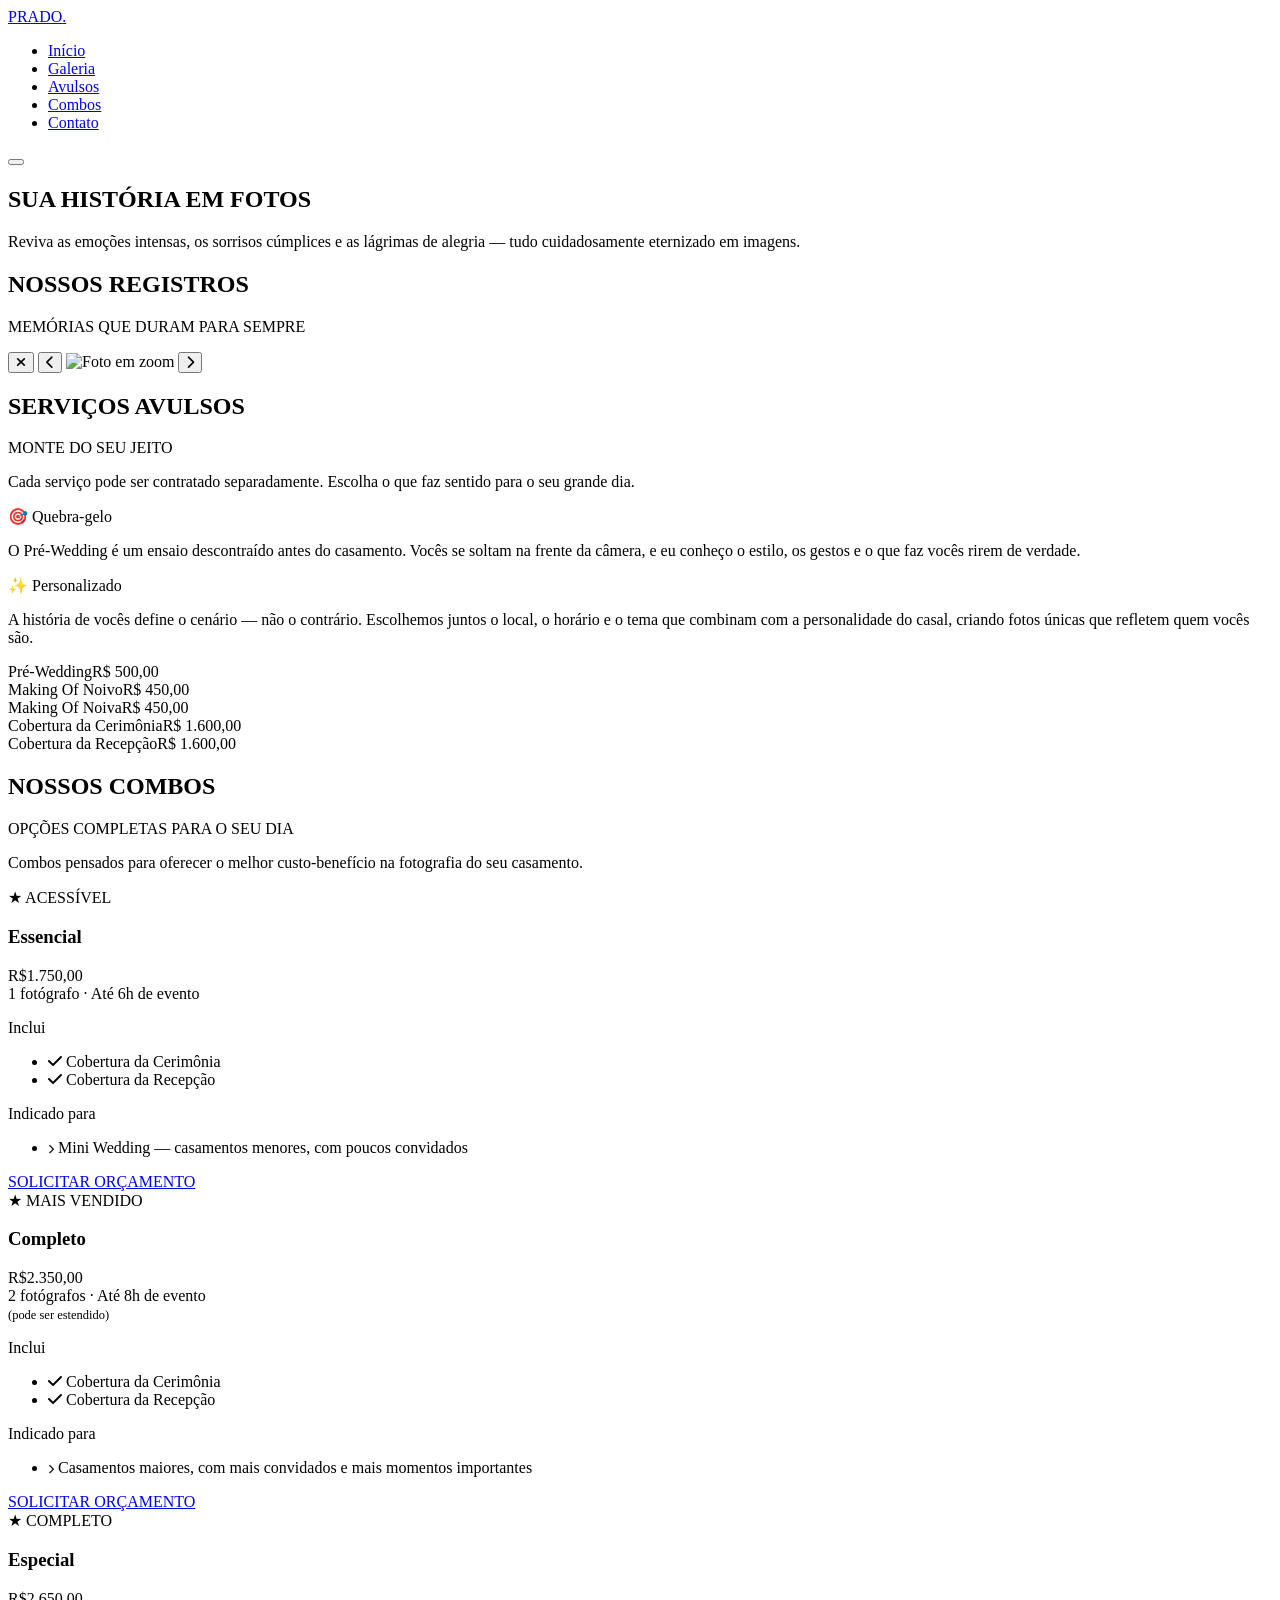
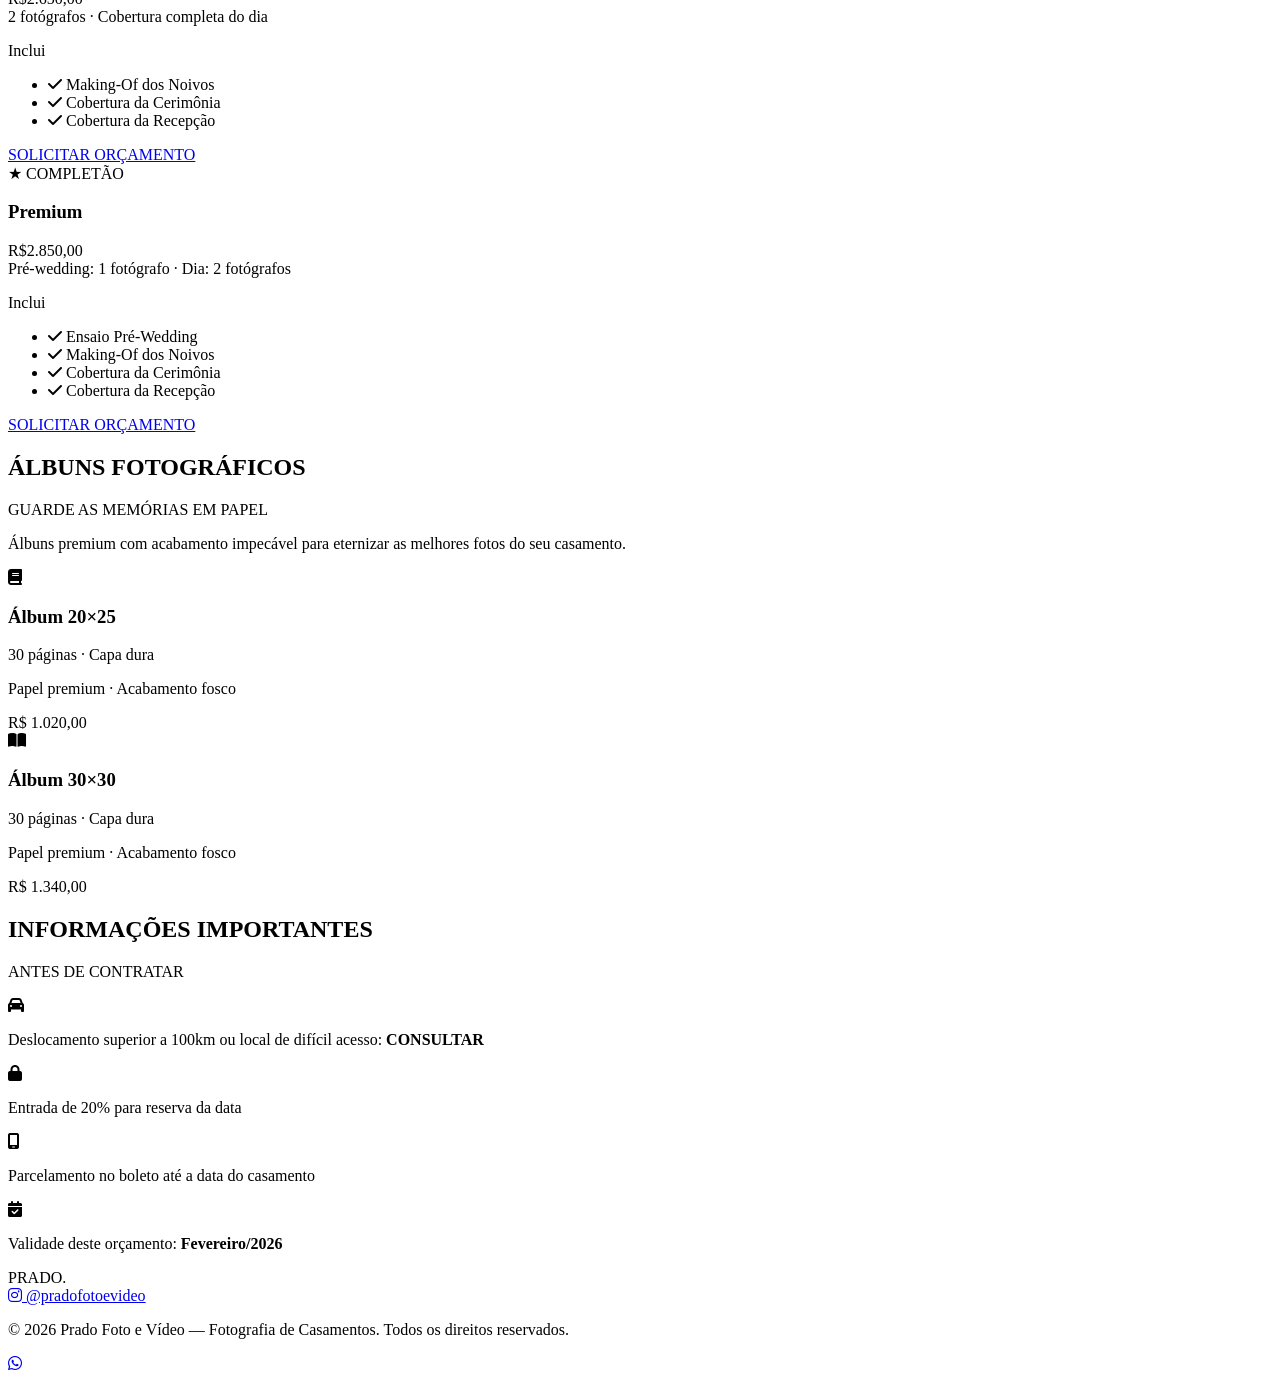
==== casamentofotografiapp.html @ 4b7219dd "Add files via upload" ====
<!DOCTYPE html>
<html lang="pt-BR">
<head>
  <meta charset="UTF-8" />
  <meta name="viewport" content="width=device-width, initial-scale=1.0" />
  <title>Prado Foto — Fotografia de Casamentos</title>
  <meta name="description" content="Fotografia de casamentos artesanal e cheia de carinho. Prado Foto eterniza as emoções do seu grande dia." />

  <link rel="preconnect" href="https://fonts.googleapis.com" />
  <link rel="preconnect" href="https://fonts.gstatic.com" crossorigin />
  <link href="https://fonts.googleapis.com/css2?family=Inter:wght@300;400;500;600;700&family=Playfair+Display:wght@400;500;600;700;800&display=swap" rel="stylesheet" />
  <link rel="stylesheet" href="https://cdnjs.cloudflare.com/ajax/libs/font-awesome/6.7.2/css/all.min.css" />

  <link rel="stylesheet" href="assets/css/base.css" />
  <link rel="stylesheet" href="assets/css/tema-foto.css" />
</head>
<body>
  <header>
    <nav>
      <a href="#hero" class="logo">PRADO<span>.</span></a>
      <ul class="nav-links" id="navLinks">
        <li><a href="#hero">Início</a></li>
        <li><a href="#gallery">Galeria</a></li>
        <li><a href="#avulsos">Avulsos</a></li>
        <li><a href="#combos">Combos</a></li>
        <li><a href="#contato">Contato</a></li>
      </ul>
      <button class="hamburger" id="hamburger" aria-label="Menu"><span></span><span></span><span></span></button>
    </nav>
  </header>

  <section id="hero">
    <div class="hero-bg" id="heroBg"></div>
    <div class="hero-overlay"></div>
    <div class="hero-content fade-in">
      <h1>SUA HISTÓRIA EM FOTOS</h1>
      <p>Reviva as emoções intensas, os sorrisos cúmplices e as lágrimas de alegria — tudo cuidadosamente eternizado em imagens.</p>
    </div>
    <div class="carousel-indicators" id="carouselIndicators"></div>
  </section>

<section id="gallery">
  <div class="container">
    <h2 class="section-title fade-in">NOSSOS REGISTROS</h2>
    <p class="section-subtitle fade-in">MEMÓRIAS QUE DURAM PARA SEMPRE</p>

    <!-- ── FILTRO DE EVENTOS ── -->
    <div id="eventFilter" class="event-filter-bar fade-in"></div>

    <!-- ── CONTADOR ── -->
    <div class="gallery-info fade-in">
      <span id="galleryCounter" class="gallery-counter"></span>
    </div>

    <!-- ── GRID ── -->
    <div class="gallery-grid-4col" id="galleryGrid"></div>

    <!-- ── BOTÃO CARREGAR MAIS ── -->
    <button id="loadMoreBtn" class="load-more-btn" style="display:none;">
      <i class="fas fa-plus"></i> <span>Carregar mais fotos</span>
    </button>
  </div>
</section>

  <div class="lightbox" id="lightbox">
    <button class="lightbox-close" id="lightboxClose" aria-label="Fechar"><i class="fas fa-times"></i></button>
    <button class="lightbox-nav prev" id="lightboxPrev" aria-label="Anterior"><i class="fas fa-chevron-left"></i></button>
    <img class="lightbox-img" id="lightboxImage" src="" alt="Foto em zoom" />
    <button class="lightbox-nav next" id="lightboxNext" aria-label="Próximo"><i class="fas fa-chevron-right"></i></button>
    <div class="lightbox-counter" id="lightboxCounter"></div>
  </div>

  <section id="avulsos">
    <div class="container">
      <h2 class="section-title fade-in">SERVIÇOS AVULSOS</h2>
      <p class="section-subtitle fade-in">MONTE DO SEU JEITO</p>
      <p class="section-text fade-in">Cada serviço pode ser contratado separadamente. Escolha o que faz sentido para o seu grande dia.</p>
      <div class="services-intro fade-in">
        <div class="topic">
          <span class="topic-label">🎯 Quebra-gelo</span>
          <p>O Pré-Wedding é um ensaio descontraído antes do casamento. Vocês se soltam na frente da câmera, e eu conheço o estilo, os gestos e o que faz vocês rirem de verdade.</p>
        </div>
        <div class="topic">
          <span class="topic-label">✨ Personalizado</span>
          <p>A história de vocês define o cenário — não o contrário. Escolhemos juntos o local, o horário e o tema que combinam com a personalidade do casal, criando fotos únicas que refletem quem vocês são.</p>
        </div>
      </div>
      <div class="services-list fade-in">
        <div class="service-item"><span class="service-name">Pré-Wedding</span><span class="service-dots"></span><span class="service-price">R$ 500,00</span></div>
        <div class="service-item"><span class="service-name">Making Of Noivo</span><span class="service-dots"></span><span class="service-price">R$ 450,00</span></div>
        <div class="service-item"><span class="service-name">Making Of Noiva</span><span class="service-dots"></span><span class="service-price">R$ 450,00</span></div>
        <div class="service-item"><span class="service-name">Cobertura da Cerimônia</span><span class="service-dots"></span><span class="service-price">R$ 1.600,00</span></div>
        <div class="service-item"><span class="service-name">Cobertura da Recepção</span><span class="service-dots"></span><span class="service-price">R$ 1.600,00</span></div>
      </div>
    </div>
  </section>

  <section id="combos">
    <div class="container">
      <h2 class="section-title fade-in">NOSSOS COMBOS</h2>
      <p class="section-subtitle fade-in">OPÇÕES COMPLETAS PARA O SEU DIA</p>
      <p class="section-text fade-in">Combos pensados para oferecer o melhor custo-benefício na fotografia do seu casamento.</p>
      <div class="combos-grid">
        <div class="combo-card fade-in">
          <div class="combo-badge">★ ACESSÍVEL</div>
          <h3 class="combo-name">Essencial</h3>
          <div class="combo-price"><span class="currency">R$</span><span class="amount">1.750,00</span></div>
          <div class="combo-meta">1 fotógrafo · Até 6h de evento</div>
          <p class="combo-section-label">Inclui</p>
          <ul class="combo-list">
            <li><i class="fas fa-check"></i> Cobertura da Cerimônia</li>
            <li><i class="fas fa-check"></i> Cobertura da Recepção</li>
          </ul>
          <p class="combo-section-label" style="margin-top:12px;color:var(--text-muted);">Indicado para</p>
          <ul class="combo-list">
            <li><i class="fas fa-chevron-right" style="font-size:0.6rem;"></i> Mini Wedding — casamentos menores, com poucos convidados</li>
          </ul>
          <a href="https://wa.me/5518981832328?text=Ol%C3%A1!%20Gostei%20do%20pacote%20Essencial%20de%20fotografia.%20Podemos%20conversar%3F" class="combo-btn" target="_blank">SOLICITAR ORÇAMENTO</a>
        </div>
        <div class="combo-card fade-in">
          <div class="combo-badge">★ MAIS VENDIDO</div>
          <h3 class="combo-name">Completo</h3>
          <div class="combo-price"><span class="currency">R$</span><span class="amount">2.350,00</span></div>
          <div class="combo-meta">2 fotógrafos · Até 8h de evento<br><span style="font-size:0.78rem;">(pode ser estendido)</span></div>
          <p class="combo-section-label">Inclui</p>
          <ul class="combo-list">
            <li><i class="fas fa-check"></i> Cobertura da Cerimônia</li>
            <li><i class="fas fa-check"></i> Cobertura da Recepção</li>
          </ul>
          <p class="combo-section-label" style="margin-top:12px;color:var(--text-muted);">Indicado para</p>
          <ul class="combo-list">
            <li><i class="fas fa-chevron-right" style="font-size:0.6rem;"></i> Casamentos maiores, com mais convidados e mais momentos importantes</li>
          </ul>
          <a href="https://wa.me/5518981832328?text=Ol%C3%A1!%20Gostei%20do%20pacote%20Completo%20de%20fotografia.%20Podemos%20conversar%3F" class="combo-btn combo-btn-gold" target="_blank">SOLICITAR ORÇAMENTO</a>
        </div>
        <div class="combo-card fade-in">
          <div class="combo-badge">★ COMPLETO</div>
          <h3 class="combo-name">Especial</h3>
          <div class="combo-price"><span class="currency">R$</span><span class="amount">2.650,00</span></div>
          <div class="combo-meta">2 fotógrafos · Cobertura completa do dia</div>
          <p class="combo-section-label">Inclui</p>
          <ul class="combo-list">
            <li><i class="fas fa-check"></i> Making-Of dos Noivos</li>
            <li><i class="fas fa-check"></i> Cobertura da Cerimônia</li>
            <li><i class="fas fa-check"></i> Cobertura da Recepção</li>
          </ul>
          <a href="https://wa.me/5518981832328?text=Ol%C3%A1!%20Gostei%20do%20pacote%20Especial%20de%20fotografia.%20Podemos%20conversar%3F" class="combo-btn" target="_blank">SOLICITAR ORÇAMENTO</a>
        </div>
        <div class="combo-card fade-in">
          <div class="combo-badge">★ COMPLETÃO</div>
          <h3 class="combo-name">Premium</h3>
          <div class="combo-price"><span class="currency">R$</span><span class="amount">2.850,00</span></div>
          <div class="combo-meta">Pré-wedding: 1 fotógrafo · Dia: 2 fotógrafos</div>
          <p class="combo-section-label">Inclui</p>
          <ul class="combo-list">
            <li><i class="fas fa-check"></i> Ensaio Pré-Wedding</li>
            <li><i class="fas fa-check"></i> Making-Of dos Noivos</li>
            <li><i class="fas fa-check"></i> Cobertura da Cerimônia</li>
            <li><i class="fas fa-check"></i> Cobertura da Recepção</li>
          </ul>
          <a href="https://wa.me/5518981832328?text=Ol%C3%A1!%20Gostei%20do%20pacote%20Premium%20de%20fotografia.%20Podemos%20conversar%3F" class="combo-btn" target="_blank">SOLICITAR ORÇAMENTO</a>
        </div>
      </div>
    </div>
  </section>

  <section id="albuns">
    <div class="container">
      <h2 class="section-title fade-in">ÁLBUNS FOTOGRÁFICOS</h2>
      <p class="section-subtitle fade-in">GUARDE AS MEMÓRIAS EM PAPEL</p>
      <p class="section-text fade-in">Álbuns premium com acabamento impecável para eternizar as melhores fotos do seu casamento.</p>
      <div class="albums-grid fade-in">
        <div class="album-card">
          <div class="album-icon"><i class="fas fa-book"></i></div>
          <h3 class="album-name">Álbum 20×25</h3>
          <p class="album-detail">30 páginas · Capa dura</p>
          <p class="album-specs">Papel premium · Acabamento fosco</p>
          <div class="album-price">R$ 1.020,00</div>
        </div>
        <div class="album-card">
          <div class="album-icon"><i class="fas fa-book-open"></i></div>
          <h3 class="album-name">Álbum 30×30</h3>
          <p class="album-detail">30 páginas · Capa dura</p>
          <p class="album-specs">Papel premium · Acabamento fosco</p>
          <div class="album-price">R$ 1.340,00</div>
        </div>
      </div>
    </div>
  </section>

  <section id="info">
    <div class="container">
      <h2 class="section-title fade-in">INFORMAÇÕES IMPORTANTES</h2>
      <p class="section-subtitle fade-in">ANTES DE CONTRATAR</p>
      <div class="info-grid">
        <div class="info-item fade-in"><div class="info-icon"><i class="fas fa-car"></i></div><p class="info-text">Deslocamento superior a 100km ou local de difícil acesso: <strong>CONSULTAR</strong></p></div>
        <div class="info-item fade-in"><div class="info-icon"><i class="fas fa-lock"></i></div><p class="info-text">Entrada de 20% para reserva da data</p></div>
        <div class="info-item fade-in"><div class="info-icon"><i class="fas fa-mobile-screen"></i></div><p class="info-text">Parcelamento no boleto até a data do casamento</p></div>
        <div class="info-item fade-in"><div class="info-icon"><i class="fas fa-calendar-check"></i></div><p class="info-text">Validade deste orçamento: <strong>Fevereiro/2026</strong></p></div>
      </div>
    </div>
  </section>

  <footer id="contato">
    <div class="container">
      <div class="footer-content">
        <div class="footer-logo fade-in">PRADO<span>.</span></div>
        <div class="footer-social fade-in">
          <a href="https://instagram.com/pradofotoevideo" target="_blank" rel="noopener"><i class="fab fa-instagram"></i> @pradofotoevideo</a>
        </div>
        <p class="footer-copy">&copy; 2026 Prado Foto e Vídeo — Fotografia de Casamentos. Todos os direitos reservados.</p>
      </div>
    </div>
  </footer>

  <a href="https://wa.me/5518981832328" target="_blank" class="whatsapp-float" aria-label="WhatsApp"><i class="fab fa-whatsapp"></i></a>

  <script src="assets/js/config.js"></script>
  <script src="assets/js/main.js"></script>
  <script src="assets/js/pagina-foto.js"></script>
</body>
</html>
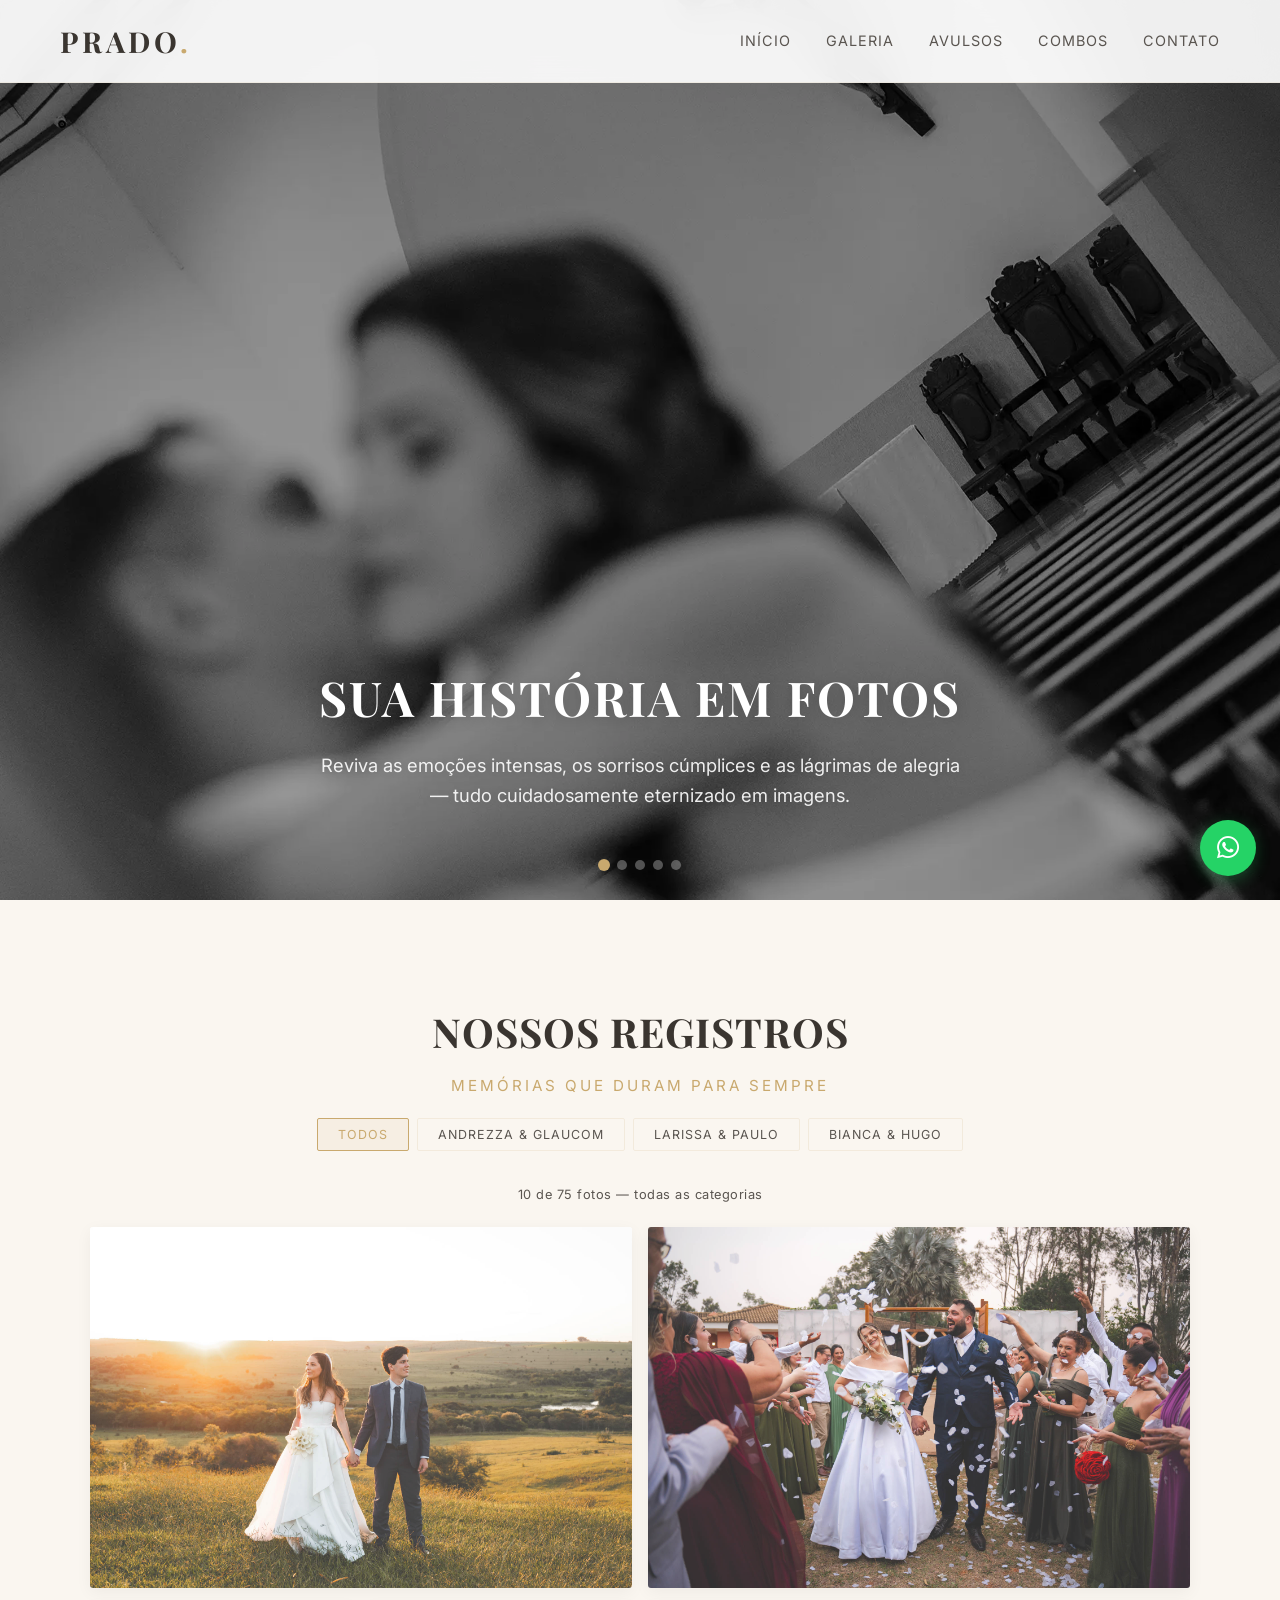
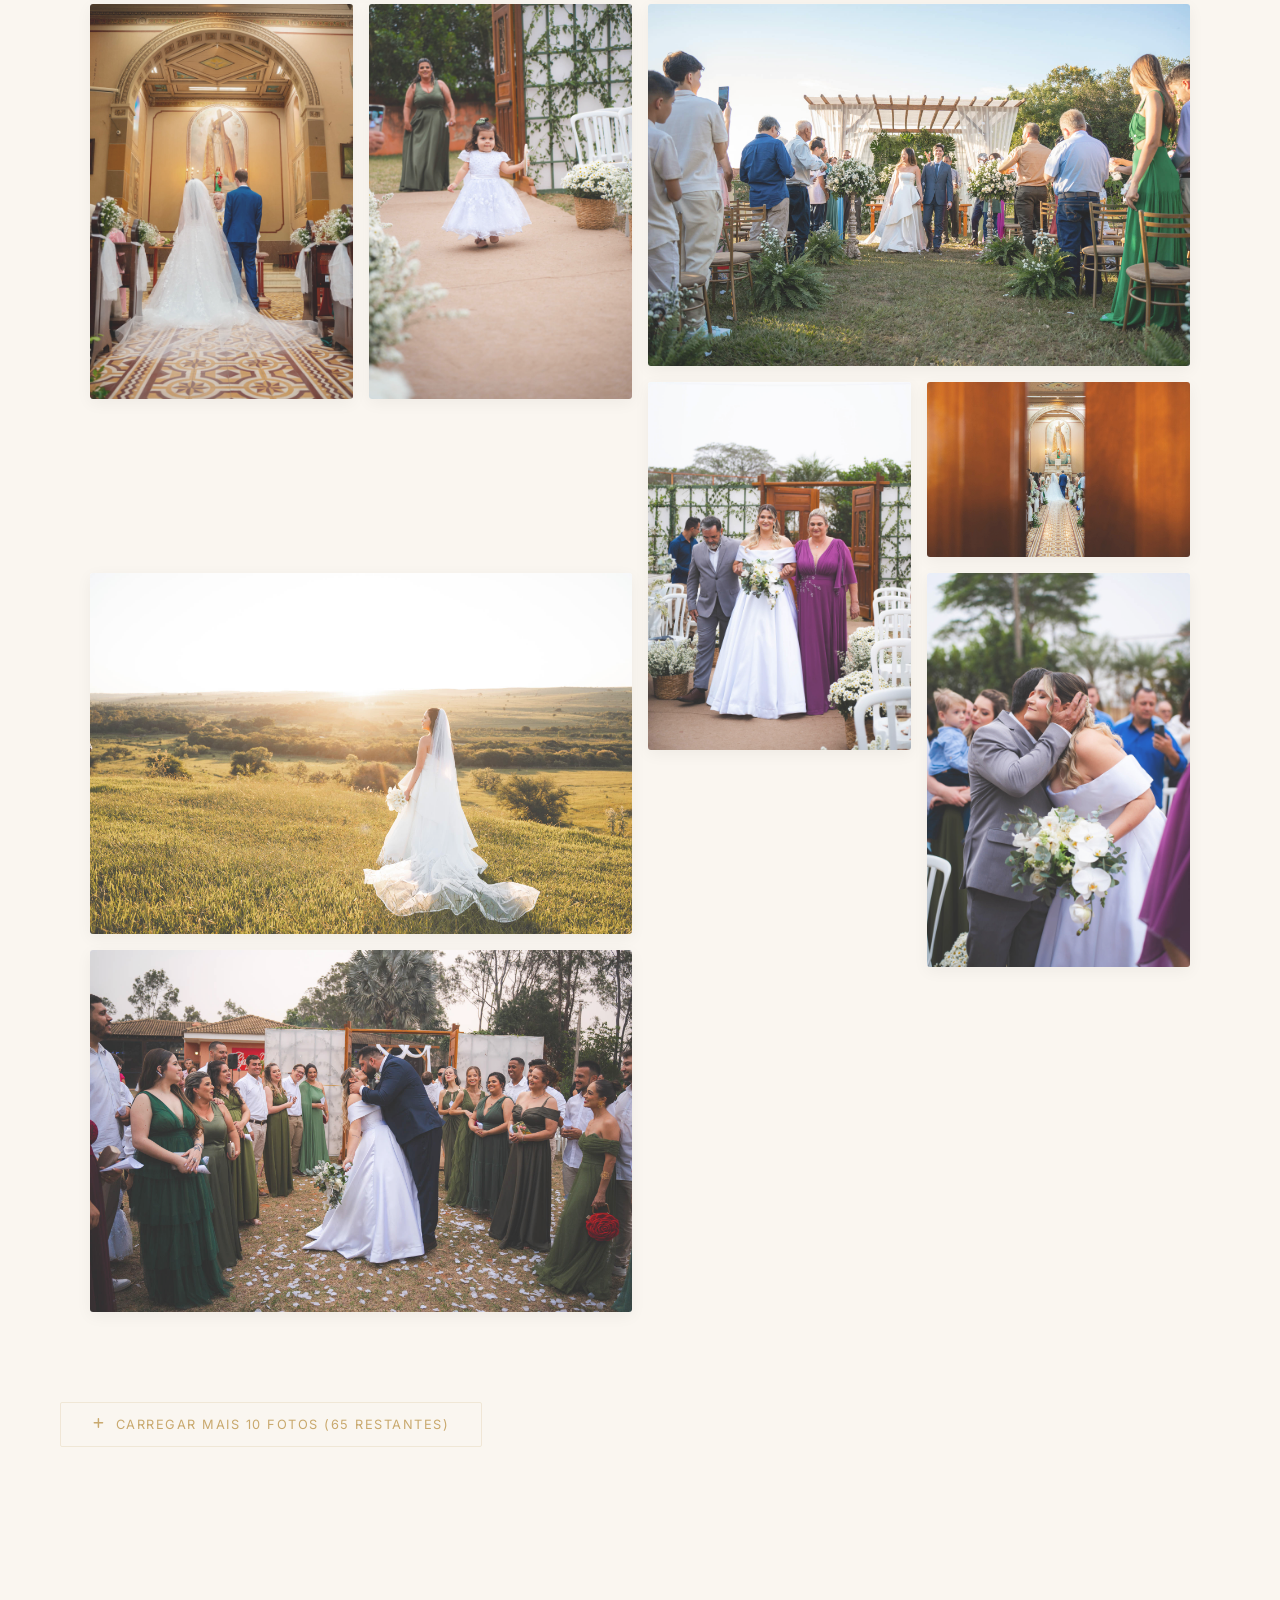
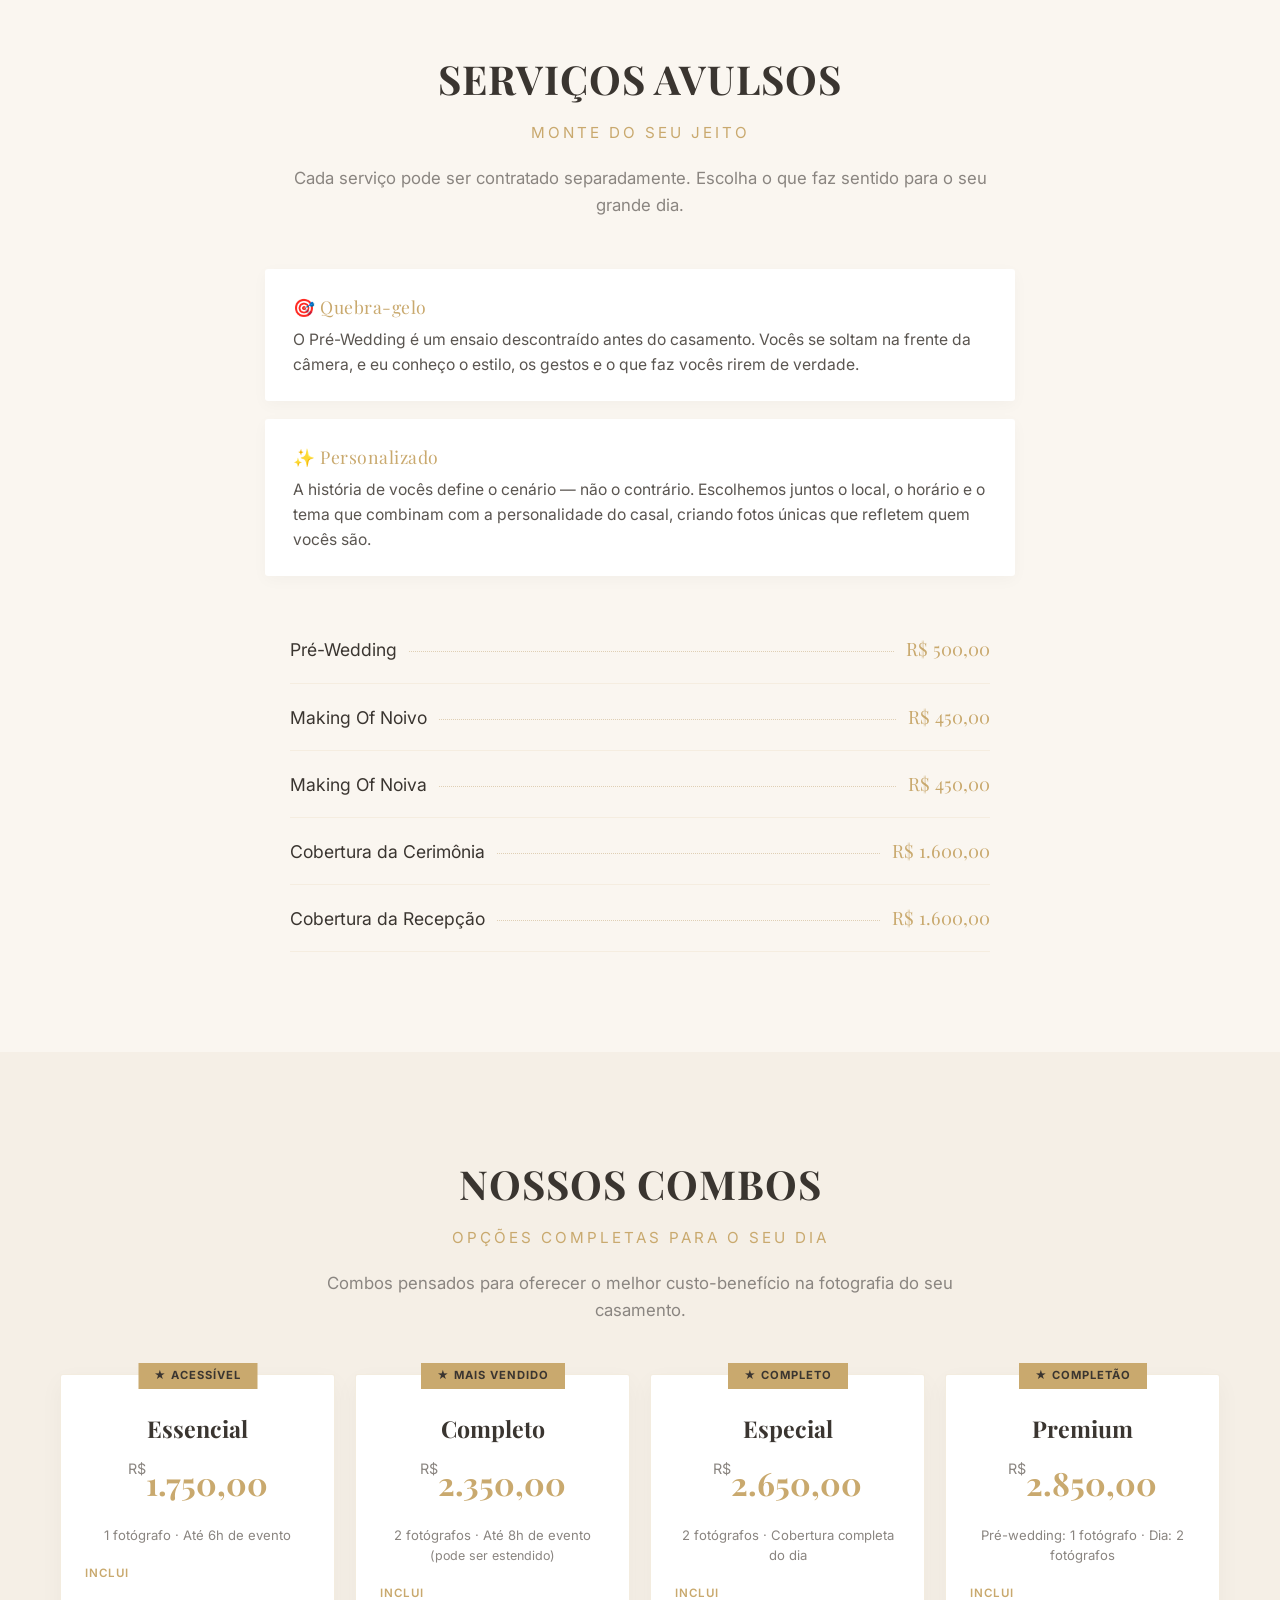
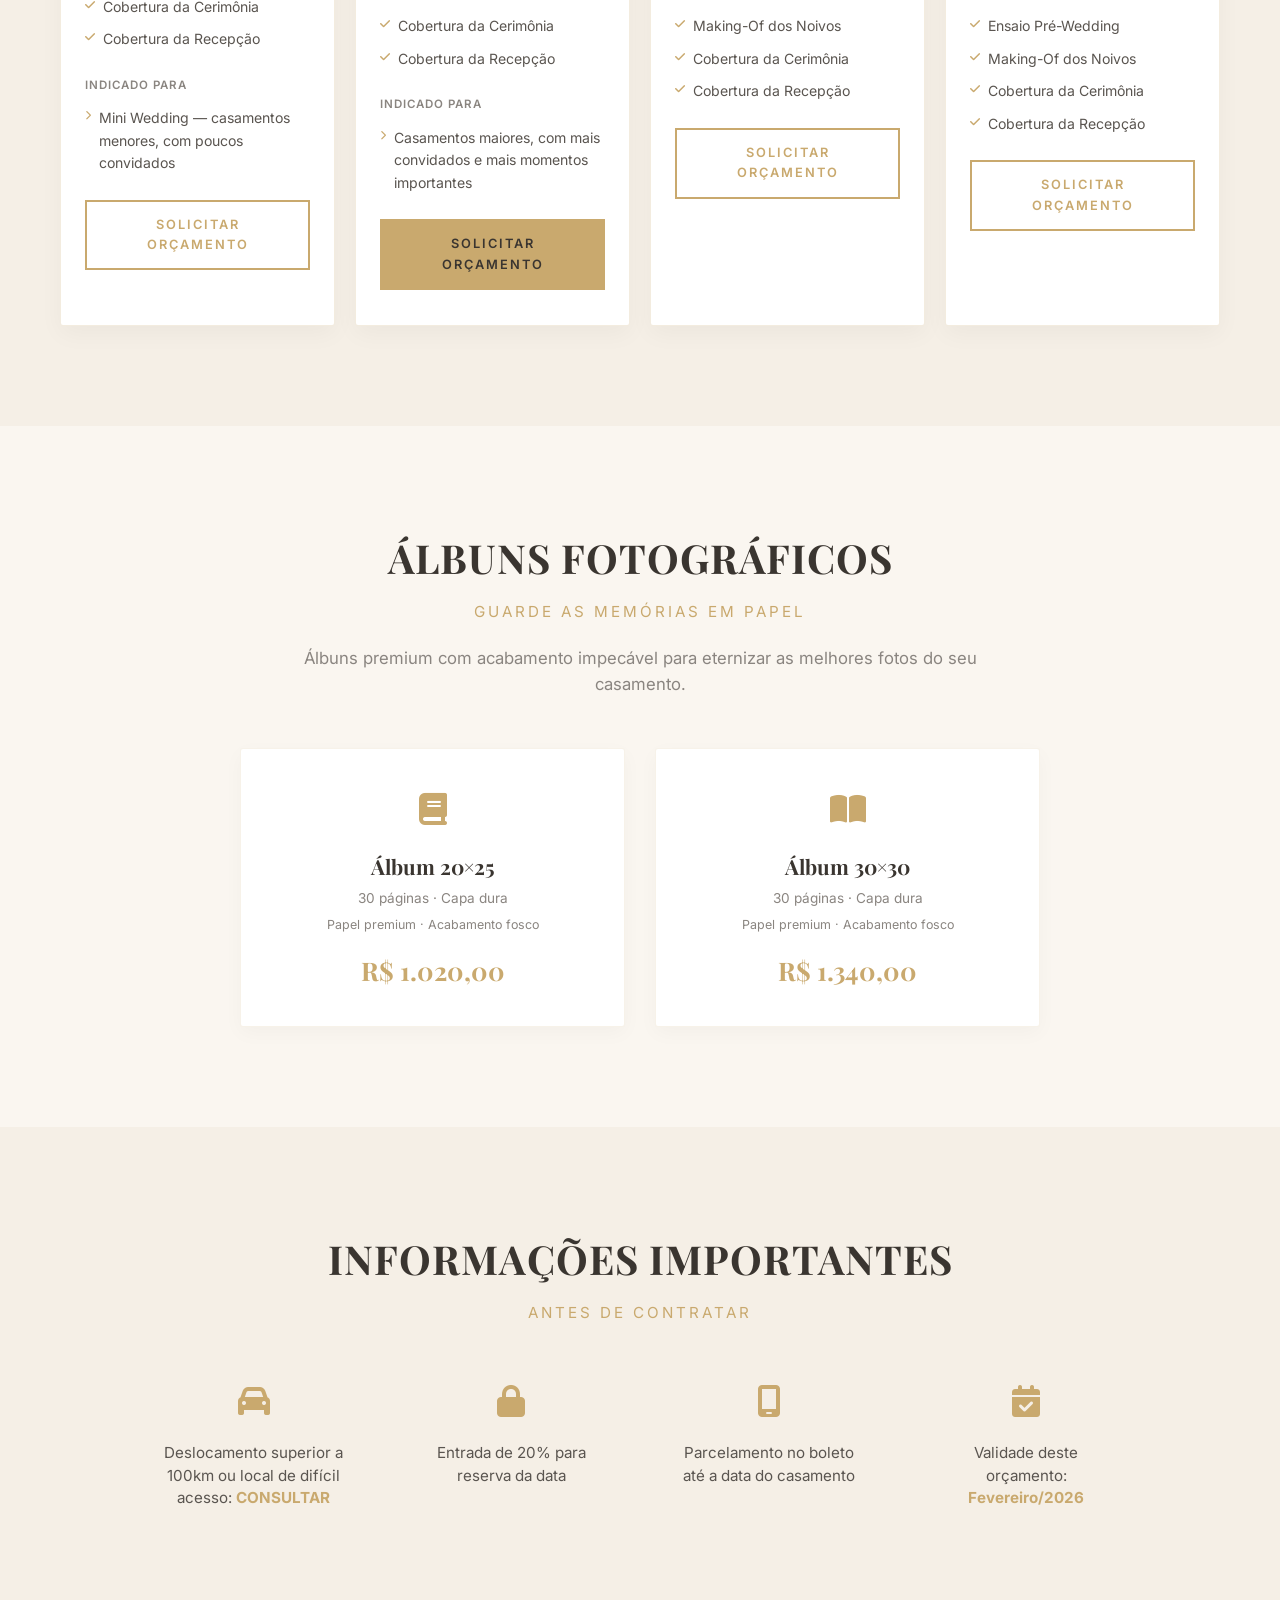
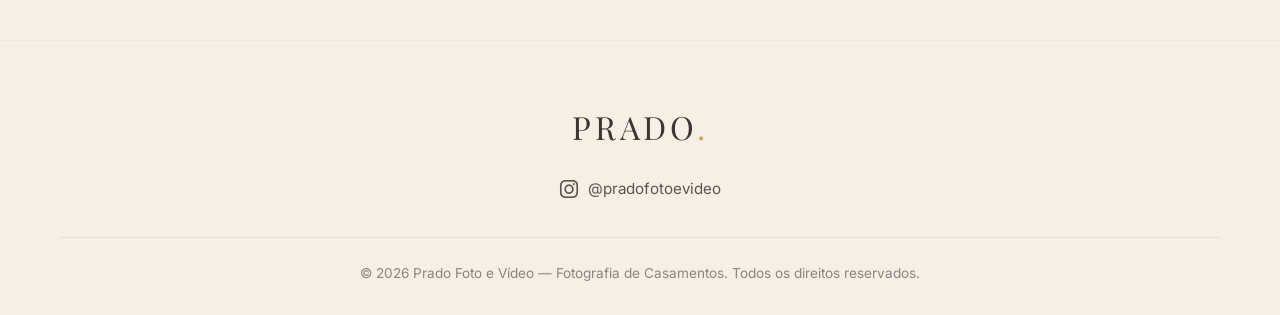
==== commit fd85a109: "Update casamentofotografiapp.html" ====
--- a/casamentofotografiapp.html
+++ b/casamentofotografiapp.html
@@ -31,6 +31,7 @@
 
   <section id="hero">
     <div class="hero-bg" id="heroBg"></div>
+	<div class="hero-bg" id="heroBgNext"></div>
     <div class="hero-overlay"></div>
     <div class="hero-content fade-in">
       <h1>SUA HISTÓRIA EM FOTOS</h1>
@@ -217,6 +218,7 @@
 
   <script src="assets/js/config.js"></script>
   <script src="assets/js/main.js"></script>
+  <script src="assets/js/hero-slideshow.js"></script>
   <script src="assets/js/pagina-foto.js"></script>
 </body>
-</html>+</html>
--- a/assets/css/base.css
+++ b/assets/css/base.css
@@ -0,0 +1,332 @@
+/* ═══════════════════════════════════════
+   BASE — COMPARTILHADO entre as duas páginas
+   ═══════════════════════════════════════ */
+
+/* ── RESET ── */
+* { margin: 0; padding: 0; box-sizing: border-box; }
+
+/* ── VARIÁVEIS COMUNS ── */
+:root {
+  --gold: #c9a96e;
+  --gold-light: #d4af8c;
+  --gold-dark: #b8944f;
+  --serif: 'Playfair Display', serif;
+  --sans: 'Inter', sans-serif;
+}
+
+html { scroll-behavior: smooth; }
+
+body {
+  font-family: var(--sans);
+  line-height: 1.6;
+  overflow-x: hidden;
+}
+
+.container { max-width: 1200px; margin: 0 auto; padding: 0 20px; }
+section { padding: 100px 0; }
+
+/* ── TÍTULOS PADRÃO ── */
+.section-title {
+  font-family: var(--serif);
+  font-size: 2.5rem;
+  color: inherit;
+  text-align: center;
+  margin-bottom: 10px;
+  letter-spacing: 1px;
+}
+
+.section-subtitle {
+  text-align: center;
+  color: var(--gold);
+  font-size: 0.95rem;
+  letter-spacing: 3px;
+  text-transform: uppercase;
+  margin-bottom: 20px;
+}
+
+.section-text {
+  text-align: center;
+  color: inherit;
+  max-width: 700px;
+  margin: 0 auto 50px;
+  font-size: 1.05rem;
+}
+
+/* ── BOTÃO PADRÃO ── */
+.btn {
+  display: inline-block;
+  padding: 16px 42px;
+  background: transparent;
+  border: 2px solid var(--gold);
+  color: var(--gold);
+  text-decoration: none;
+  font-size: 0.85rem;
+  letter-spacing: 2px;
+  text-transform: uppercase;
+  font-weight: 600;
+  transition: all 0.3s ease;
+  cursor: pointer;
+}
+
+/* ── HEADER ── */
+header {
+  position: fixed;
+  top: 0; left: 0; right: 0;
+  z-index: 1000;
+  backdrop-filter: blur(12px);
+  -webkit-backdrop-filter: blur(12px);
+  transition: background 0.3s ease;
+}
+
+nav {
+  max-width: 1200px;
+  margin: 0 auto;
+  padding: 18px 20px;
+  display: flex;
+  justify-content: space-between;
+  align-items: center;
+}
+
+.logo {
+  font-family: var(--serif);
+  font-size: 1.8rem;
+  font-weight: 700;
+  letter-spacing: 4px;
+  text-decoration: none;
+}
+
+.logo span { color: var(--gold); }
+
+.nav-links { display: flex; gap: 35px; list-style: none; }
+
+.nav-links a {
+  text-decoration: none;
+  font-size: 0.9rem;
+  letter-spacing: 1px;
+  text-transform: uppercase;
+  transition: color 0.3s ease;
+  position: relative;
+}
+
+.nav-links a:hover { color: var(--gold); }
+
+.nav-links a::after {
+  content: '';
+  position: absolute;
+  bottom: -5px; left: 0;
+  width: 0; height: 1px;
+  background: var(--gold);
+  transition: width 0.3s ease;
+}
+
+.nav-links a:hover::after { width: 100%; }
+
+.hamburger {
+  display: none;
+  flex-direction: column;
+  gap: 5px;
+  cursor: pointer;
+  background: none;
+  border: none;
+  padding: 5px;
+}
+
+.hamburger span {
+  width: 25px; height: 2px;
+  transition: all 0.3s ease;
+}
+
+.hamburger.active span:nth-child(1) { transform: rotate(45deg) translate(5px, 5px); }
+.hamburger.active span:nth-child(2) { opacity: 0; }
+.hamburger.active span:nth-child(3) { transform: rotate(-45deg) translate(5px, -5px); }
+
+/* ── HERO (ESTRUTURA) ── */
+#hero {
+  position: relative;
+  height: 100vh;
+  min-height: 600px;
+  display: flex;
+  align-items: center;
+  justify-content: center;
+  text-align: center;
+  overflow: hidden;
+  padding: 0 20px;
+}
+
+.hero-bg { position: absolute; top: 0; left: 0; width: 100%; height: 100%; z-index: 0; }
+
+.hero-slide {
+  position: absolute;
+  top: 0; left: 0;
+  width: 100%; height: 100%;
+  background-size: cover;
+  background-position: center 35%;
+  opacity: 0;
+  transition: opacity 1.5s ease-in-out;
+}
+
+.hero-slide.active { opacity: 1; }
+
+.hero-overlay {
+  position: absolute;
+  top: 0; left: 0;
+  width: 100%; height: 100%;
+  z-index: 1;
+}
+
+.hero-content {
+  position: absolute;
+  bottom: 80px;
+  left: 0; right: 0;
+  z-index: 2;
+  max-width: 850px;
+  margin: 0 auto;
+  padding: 0 40px;
+}
+
+.hero-content h1 {
+  font-family: var(--serif);
+  font-size: 3.0rem;
+  color: #ffffff;
+  letter-spacing: 2px;
+  margin-bottom: 25px;
+  line-height: 1.2;
+  text-shadow: 0 2px 16px rgba(0,0,0,0.2);
+}
+
+.hero-content p {
+  font-size: 1.15rem;
+  color: rgba(255,255,255,0.9);
+  max-width: 650px;
+  margin: 0 auto;
+  text-shadow: 0 1px 8px rgba(0,0,0,0.1);
+}
+
+.carousel-indicators {
+  position: absolute;
+  bottom: 30px;
+  left: 50%;
+  transform: translateX(-50%);
+  display: flex;
+  gap: 12px;
+  z-index: 3;
+}
+
+.indicator {
+  width: 10px; height: 10px;
+  border-radius: 50%;
+  background: rgba(255,255,255,0.3);
+  border: none;
+  cursor: pointer;
+  transition: all 0.3s ease;
+}
+
+.indicator.active { background: var(--gold); transform: scale(1.3); }
+
+/* ── RODAPÉ ── */
+footer {
+  padding: 60px 0 30px;
+}
+
+.footer-content { text-align: center; }
+
+.footer-logo {
+  font-family: var(--serif);
+  font-size: 2rem;
+  letter-spacing: 4px;
+  margin-bottom: 25px;
+}
+
+.footer-logo span { color: var(--gold); }
+
+.footer-social {
+  display: flex;
+  justify-content: center;
+  gap: 30px;
+  margin-bottom: 35px;
+  flex-wrap: wrap;
+}
+
+.footer-social a {
+  text-decoration: none;
+  font-size: 0.95rem;
+  display: flex;
+  align-items: center;
+  gap: 10px;
+  transition: color 0.3s ease;
+}
+
+.footer-social a:hover { color: var(--gold); }
+.footer-social i { font-size: 1.3rem; }
+
+.footer-copy {
+  font-size: 0.85rem;
+  padding-top: 25px;
+}
+
+/* ── WHATSAPP FLUTUANTE (compartilhado) ── */
+.whatsapp-float {
+  position: fixed;
+  bottom: 24px;
+  right: 24px;
+  z-index: 9998;
+  width: 56px; height: 56px;
+  background: #25D366;
+  border-radius: 50%;
+  display: flex;
+  align-items: center;
+  justify-content: center;
+  color: #fff;
+  font-size: 1.6rem;
+  text-decoration: none;
+  box-shadow: 0 4px 16px rgba(37,211,102,0.3);
+  transition: all 0.3s ease;
+}
+
+.whatsapp-float:hover {
+  transform: scale(1.08);
+  box-shadow: 0 6px 24px rgba(37,211,102,0.4);
+}
+
+/* ── FADE-IN ── */
+.fade-in {
+  opacity: 0;
+  transform: translateY(30px);
+  transition: opacity 0.8s ease, transform 0.8s ease;
+}
+
+.fade-in.visible { opacity: 1; transform: translateY(0); }
+
+.center-btn { text-align: center; }
+
+/* ── RESPONSIVO BÁSICO ── */
+@media (max-width: 768px) {
+  section { padding: 60px 0; }
+  .section-title { font-size: 1.9rem; }
+
+  .nav-links {
+    position: fixed;
+    top: 0; right: -100%;
+    height: 100vh;
+    width: 70%;
+    max-width: 300px;
+    flex-direction: column;
+    justify-content: center;
+    align-items: center;
+    gap: 30px;
+    transition: right 0.4s ease;
+    z-index: 999;
+  }
+
+  .nav-links.active { right: 0; }
+  .nav-links a { font-size: 1.1rem; }
+  .hamburger { display: flex; z-index: 1001; }
+
+  .hero-content h1 { font-size: 2.2rem; }
+  .hero-content p { font-size: 1rem; }
+  .hero-content { bottom: 60px; padding: 0 20px; }
+}
+
+@media (min-width: 769px) and (max-width: 1023px) {
+  .hero-content h1 { font-size: 3rem; }
+}
--- a/assets/css/tema-foto.css
+++ b/assets/css/tema-foto.css
@@ -0,0 +1,418 @@
+/* ═══════════════════════════════════════
+   TEMA FOTOGRAFIA — Champagne & Gold
+   ═══════════════════════════════════════ */
+
+:root {
+  --bg-primary: #faf6f0;
+  --bg-secondary: #f5efe6;
+  --bg-card: #ffffff;
+  --text-dark: #3a3530;
+  --text-body: #5a5550;
+  --text-muted: #8a8580;
+  --gold-dark: #b8965c;
+}
+
+body {
+  background-color: var(--bg-primary);
+  color: var(--text-body);
+}
+
+header {
+  background: rgba(255,255,255,0.92);
+  border-bottom: 1px solid rgba(201,169,110,0.12);
+}
+.logo { color: var(--text-dark); }
+.nav-links a { color: var(--text-body); }
+.hamburger span { background: var(--text-dark); }
+.nav-links.active { background: var(--bg-primary); border-left: 1px solid rgba(201,169,110,0.15); }
+.section-title { color: var(--text-dark); }
+.section-text { color: var(--text-muted); }
+
+.hero-overlay { background: rgba(0,0,0,0.35); }
+
+.btn:hover { background: var(--gold); color: var(--text-dark); }
+
+/* ═══════════════════════════════════════
+   HERO SLIDESHOW
+   ═══════════════════════════════════════ */
+
+#hero {
+  position: relative;
+  height: 100vh;
+  min-height: 550px;
+  overflow: hidden;
+  display: flex;
+  flex-direction: column;
+  justify-content: flex-end;
+  align-items: center;
+  padding-bottom: 10%;
+}
+
+.hero-bg {
+  position: absolute;
+  inset: 0;
+  background-size: cover;
+  background-position: center 35%;
+  transition: opacity 0.8s ease;
+  opacity: 0;
+  z-index: 1;
+}
+
+.hero-bg.active {
+  opacity: 1;
+}
+
+.hero-content {
+  position: absolute !important;
+  bottom: 10% !important;
+  left: 0 !important;
+  right: 0 !important;
+  margin: 0 auto !important;
+  z-index: 2;
+  text-align: center;
+  width: 100%;
+  max-width: 800px;
+}
+
+/* ── INDICADORES DO CARROSSEL ── */
+#carouselIndicators {
+  position: absolute;
+  bottom: 30px;
+  left: 50%;
+  transform: translateX(-50%);
+  display: flex;
+  gap: 8px;
+  z-index: 10;
+}
+
+.indicator {
+  width: 10px;
+  height: 10px;
+  border-radius: 50%;
+  background: rgba(255, 255, 255, 0.3);
+  cursor: pointer;
+  transition: all 0.3s ease;
+  border: none;
+}
+
+.indicator.active {
+  background: var(--gold, #c9a96e);
+  transform: scale(1.2);
+}
+
+/* ═══════════════════════════════════════
+   GALERIA 4 COLUNAS
+   ═══════════════════════════════════════ */
+
+#galeria { background: var(--bg-secondary); }
+
+.gallery-grid-4col {
+  display: grid;
+  grid-template-columns: repeat(4, 1fr);
+  gap: 16px;
+  max-width: 1100px;
+  margin: 0 auto 50px;
+  grid-auto-flow: dense;  /* ← PREENCHE BURACOS AUTOMATICAMENTE */
+}
+
+.gallery-grid-4col .grid-item {
+  position: relative;
+  overflow: hidden;
+  border-radius: 3px;
+  cursor: pointer;
+  box-shadow: 0 4px 16px rgba(0,0,0,0.05);
+  background: var(--bg-card);
+}
+
+.gallery-grid-4col .grid-item img {
+  width: 100%; height: 100%;
+  object-fit: cover; display: block;
+  transition: transform 0.5s ease, opacity 0.3s ease;
+  opacity: 0.85;
+}
+
+.gallery-grid-4col .grid-item:hover img {
+  opacity: 1;
+}
+
+.gallery-grid-4col .grid-item::after {
+  content: '';
+  position: absolute; inset: 0;
+  background: rgba(0,0,0,0);
+  transition: background 0.3s ease;
+  pointer-events: none;
+}
+
+.gallery-grid-4col .grid-item:hover::after { background: rgba(0,0,0,0.08); }
+
+.gallery-grid-4col .grid-item .expand-icon {
+  position: absolute; top: 50%; left: 50%;
+  transform: translate(-50%,-50%) scale(0.6);
+  width: 44px; height: 44px;
+  border: 2px solid rgba(255,255,255,0.7);
+  border-radius: 50%;
+  display: flex; align-items: center; justify-content: center;
+  color: rgba(255,255,255,0.7);
+  font-size: 1rem;
+  opacity: 0;
+  transition: all 0.3s ease;
+  z-index: 2; pointer-events: none;
+}
+
+.gallery-grid-4col .grid-item:hover .expand-icon {
+  opacity: 1;
+  transform: translate(-50%,-50%) scale(1);
+  border-color: var(--gold); color: var(--gold);
+}
+
+/* ── SPANS PARA EMPACOTAMENTO ── */
+.grid-vertical {
+  grid-row: span 2;
+}
+
+.grid-horizontal {
+  grid-column: span 2;
+}
+
+/* ═══════════════════════════════════════
+   LIGHTBOX
+   ═══════════════════════════════════════ */
+
+.lightbox {
+  position: fixed; top: 0; left: 0; width: 100%; height: 100%;
+  background: rgba(0,0,0,0.92); z-index: 9999;
+  display: flex; align-items: center; justify-content: center;
+  opacity: 0; pointer-events: none; transition: opacity 0.3s ease;
+}
+
+.lightbox.active { opacity: 1; pointer-events: auto; }
+
+#lightboxImage {
+  max-width: 90vw;
+  max-height: 90vh;
+  object-fit: contain;
+  border-radius: 4px;
+  transition: opacity 0.2s ease;
+  object-position: center 30%;
+}
+
+.lightbox-close {
+  position: absolute; top: 25px; right: 30px;
+  width: 44px; height: 44px;
+  background: transparent; border: 1px solid rgba(255,255,255,0.3);
+  border-radius: 50%; color: #fff; font-size: 1.3rem; cursor: pointer;
+  display: flex; align-items: center; justify-content: center;
+  transition: all 0.3s ease; z-index: 10000;
+}
+
+.lightbox-close:hover { background: var(--gold); border-color: var(--gold); color: var(--text-dark); }
+
+.lightbox-nav {
+  position: absolute; top: 50%; transform: translateY(-50%);
+  width: 50px; height: 50px;
+  background: rgba(201,169,110,0.2); border: 1px solid var(--gold-dark);
+  border-radius: 50%; color: var(--gold); font-size: 1.2rem;
+  cursor: pointer; display: flex; align-items: center; justify-content: center;
+  transition: all 0.3s ease; z-index: 10000;
+}
+
+.lightbox-nav:hover { background: var(--gold); color: var(--text-dark); }
+.lightbox-nav.prev { left: 20px; }
+.lightbox-nav.next { right: 20px; }
+
+.lightbox-counter {
+  position: absolute; bottom: 25px; left: 50%; transform: translateX(-50%);
+  color: rgba(255,255,255,0.5); font-size: 0.85rem; letter-spacing: 1px; z-index: 10000;
+}
+
+/* ── AVULSOS (fotografia) ── */
+#avulsos { background: var(--bg-primary); }
+.services-intro { max-width: 750px; margin: 0 auto 40px; }
+.services-intro .topic {
+  background: var(--bg-card); padding: 24px 28px; border-radius: 3px;
+  margin-bottom: 18px; box-shadow: 0 4px 16px rgba(0,0,0,0.03);
+}
+.services-intro .topic-label {
+  font-family: var(--serif); font-size: 1.1rem; color: var(--gold);
+  display: inline-block; margin-bottom: 6px; letter-spacing: 0.5px;
+}
+.services-intro .topic p { color: var(--text-body); font-size: 0.98rem; line-height: 1.6; }
+.services-list { max-width: 700px; margin: 0 auto; }
+.service-item {
+  display: flex; align-items: baseline; padding: 18px 0;
+  border-bottom: 1px solid rgba(201,169,110,0.12);
+}
+.service-name { font-size: 1.1rem; color: var(--text-dark); white-space: nowrap; }
+.service-dots {
+  flex: 1; border-bottom: 1px dotted var(--gold-dark);
+  margin: 0 12px; position: relative; top: -4px; opacity: 0.4;
+}
+.service-price { font-family: var(--serif); font-size: 1.15rem; color: var(--gold); white-space: nowrap; }
+
+/* ── COMBOS (fotografia) ── */
+#combos { background: var(--bg-secondary); }
+.combos-grid { display: grid; grid-template-columns: repeat(4, 1fr); gap: 20px; max-width: 1200px; margin: 0 auto; }
+.combo-card {
+  background: var(--bg-card); border: 1px solid rgba(201,169,110,0.22);
+  border-radius: 3px; padding: 35px 24px; position: relative;
+  transition: all 0.3s ease; box-shadow: 0 8px 25px rgba(0,0,0,0.04);
+}
+.combo-card:hover { border-color: var(--gold); transform: translateY(-5px); box-shadow: 0 12px 40px rgba(201,169,110,0.12); }
+.combo-badge {
+  position: absolute; top: -12px; left: 50%; transform: translateX(-50%);
+  background: var(--gold); color: var(--text-dark);
+  padding: 4px 16px; font-size: 0.7rem; font-weight: 700; letter-spacing: 1px; white-space: nowrap;
+}
+.combo-name { font-family: var(--serif); font-size: 1.45rem; color: var(--text-dark); text-align: center; margin-bottom: 10px; }
+.combo-price { text-align: center; margin-bottom: 18px; }
+.combo-price .currency { font-size: 0.9rem; color: var(--text-muted); vertical-align: top; }
+.combo-price .amount { font-family: var(--serif); font-size: 2.0rem; color: var(--gold); font-weight: 700; }
+.combo-meta { text-align: center; font-size: 0.82rem; color: var(--text-muted); margin-bottom: 18px; line-height: 1.5; }
+.combo-section-label { font-size: 0.72rem; letter-spacing: 1px; text-transform: uppercase; color: var(--gold); margin-bottom: 8px; font-weight: 600; }
+.combo-list { list-style: none; margin-bottom: 20px; }
+.combo-list li { padding: 5px 0; color: var(--text-body); font-size: 0.88rem; display: flex; align-items: flex-start; gap: 8px; }
+.combo-list li i { color: var(--gold); margin-top: 4px; font-size: 0.72rem; }
+.combo-btn {
+  display: block; width: 100%; text-align: center; padding: 13px 20px;
+  background: transparent; border: 2px solid var(--gold); color: var(--gold);
+  text-decoration: none; font-size: 0.8rem; letter-spacing: 2px;
+  text-transform: uppercase; font-weight: 600; transition: all 0.3s ease; cursor: pointer;
+}
+.combo-btn:hover { background: var(--gold); color: var(--text-dark); }
+.combo-btn-gold { background: var(--gold); color: var(--text-dark); }
+.combo-btn-gold:hover { background: var(--gold-light); border-color: var(--gold-light); }
+
+/* ── ÁLBUNS ── */
+#albuns { background: var(--bg-primary); }
+.albums-grid { display: grid; grid-template-columns: repeat(2, 1fr); gap: 30px; max-width: 800px; margin: 0 auto; }
+.album-card {
+  background: var(--bg-card); border: 1px solid rgba(201,169,110,0.15);
+  border-radius: 3px; padding: 35px 30px; text-align: center;
+  transition: all 0.3s ease; box-shadow: 0 6px 20px rgba(0,0,0,0.03);
+}
+.album-card:hover { border-color: var(--gold); transform: translateY(-3px); box-shadow: 0 10px 30px rgba(201,169,110,0.08); }
+.album-icon { font-size: 2rem; color: var(--gold); margin-bottom: 15px; }
+.album-name { font-family: var(--serif); font-size: 1.3rem; color: var(--text-dark); margin-bottom: 4px; }
+.album-detail { font-size: 0.85rem; color: var(--text-muted); margin-bottom: 6px; }
+.album-specs { font-size: 0.78rem; color: var(--text-muted); margin-bottom: 15px; }
+.album-price { font-family: var(--serif); font-size: 1.6rem; color: var(--gold); font-weight: 700; }
+
+/* ── INFORMAÇÕES ── */
+#info { background: var(--bg-secondary); }
+.info-grid { display: grid; grid-template-columns: repeat(auto-fit, minmax(220px,1fr)); gap: 30px; max-width: 1000px; margin: 0 auto; }
+.info-item { text-align: center; padding: 30px 20px; }
+.info-icon { font-size: 2rem; color: var(--gold); margin-bottom: 15px; }
+.info-text { color: var(--text-body); font-size: 0.95rem; line-height: 1.5; }
+.info-text strong { color: var(--gold); }
+
+/* ── RODAPÉ ── */
+footer { background: var(--bg-secondary); border-top: 1px solid rgba(201,169,110,0.12); }
+.footer-logo { color: var(--text-dark); }
+.footer-social a { color: var(--text-body); }
+.footer-copy { color: var(--text-muted); border-top: 1px solid rgba(58,53,48,0.08); }
+
+/* ═══════════════════════════════════════
+   FILTRO DE EVENTOS
+   ═══════════════════════════════════════ */
+
+.event-filter-bar {
+  display: flex;
+  justify-content: center;
+  flex-wrap: wrap;
+  gap: 8px;
+  margin-bottom: 30px;
+}
+
+.event-filter-btn {
+  padding: 8px 20px;
+  background: transparent;
+  border: 1px solid rgba(201, 169, 110, 0.15);
+  color: var(--text-body, #5a5550);
+  font-size: 0.78rem;
+  letter-spacing: 1px;
+  text-transform: uppercase;
+  cursor: pointer;
+  transition: all 0.3s ease;
+  font-family: 'Inter', sans-serif;
+  border-radius: 2px;
+}
+
+.event-filter-btn:hover {
+  border-color: rgba(201, 169, 110, 0.4);
+  color: var(--gold, #c9a96e);
+}
+
+.event-filter-btn.active {
+  background: rgba(201, 169, 110, 0.1);
+  border-color: var(--gold, #c9a96e);
+  color: var(--gold, #c9a96e);
+}
+
+/* ═══════════════════════════════════════
+   CONTADOR
+   ═══════════════════════════════════════ */
+
+.gallery-info {
+  text-align: center;
+  margin-bottom: 20px;
+}
+
+.gallery-counter {
+  font-size: 0.8rem;
+  color: var(--text-body, #8a8580);
+  letter-spacing: 0.5px;
+}
+
+/* ═══════════════════════════════════════
+   BOTÃO CARREGAR MAIS
+   ═══════════════════════════════════════ */
+
+.load-more-btn {
+  display: inline-flex;
+  align-items: center;
+  gap: 10px;
+  margin: 40px auto 0;
+  padding: 14px 32px;
+  background: transparent;
+  border: 1px solid rgba(201, 169, 110, 0.2);
+  color: var(--gold, #c9a96e);
+  font-size: 0.8rem;
+  letter-spacing: 1.5px;
+  text-transform: uppercase;
+  cursor: pointer;
+  transition: all 0.3s ease;
+  font-family: 'Inter', sans-serif;
+  border-radius: 2px;
+}
+
+.load-more-btn:hover {
+  background: rgba(201, 169, 110, 0.06);
+  border-color: var(--gold, #c9a96e);
+}
+
+.load-more-btn i {
+  font-size: 0.75rem;
+}
+
+/* ═══════════════════════════════════════
+   RESPONSIVO
+   ═══════════════════════════════════════ */
+
+@media (max-width: 1023px) { .combos-grid { grid-template-columns: repeat(2, 1fr); } }
+@media (max-width: 992px) { .gallery-grid-4col { grid-template-columns: repeat(3, 1fr); } }
+@media (max-width: 768px) {
+  .gallery-grid-4col { grid-template-columns: repeat(2, 1fr); gap: 12px; }
+  .lightbox-nav { width: 40px; height: 40px; font-size: 1rem; }
+  .lightbox-nav.prev { left: 10px; }
+  .lightbox-nav.next { right: 10px; }
+  .combos-grid { grid-template-columns: 1fr; max-width: 400px; margin: 0 auto; }
+  .albums-grid { grid-template-columns: 1fr; max-width: 400px; }
+  .info-grid { grid-template-columns: 1fr; }
+  .service-item { flex-wrap: wrap; justify-content: space-between; gap: 15px; }
+  .service-dots { display: none; }
+  .event-filter-btn { font-size: 0.7rem; padding: 6px 14px; }
+  .load-more-btn { width: 100%; justify-content: center; padding: 12px 20px; }
+}
+@media (max-width: 480px) {
+  .gallery-grid-4col { grid-template-columns: repeat(2, 1fr); gap: 8px; }
+}
